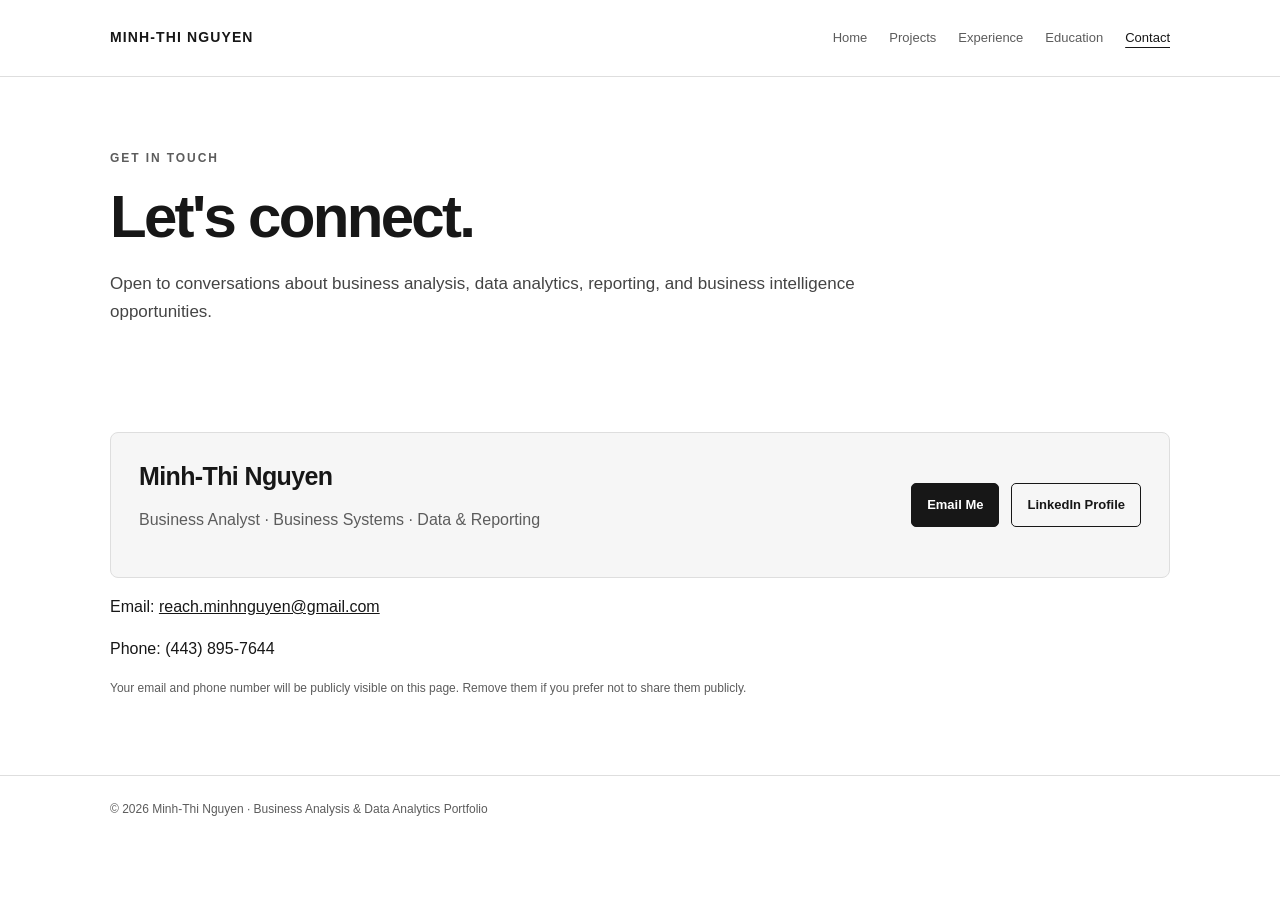
==== contact.html @ 2234ca5d "Add files via upload" ====
<!DOCTYPE html>
<html lang="en"><head><meta charset="UTF-8"><meta name="viewport" content="width=device-width, initial-scale=1.0">
<meta name="description" content="Minh-Thi Nguyen's business analysis and data analytics portfolio.">
<title>Contact | Minh-Thi Nguyen</title><link rel="stylesheet" href="styles.css"></head><body>
<header><div class="wrap nav">
<a class="brand" href="index.html">MINH-THI NGUYEN</a>
<nav aria-label="Main navigation">
<a href="index.html" >Home</a><a href="projects.html" >Projects</a><a href="experience.html" >Experience</a><a href="education.html" >Education</a><a href="contact.html" class="active">Contact</a>
</nav></div></header><main class="wrap">
<section class="hero"><p class="eyebrow">Get in touch</p><h1>Let's connect.</h1><p class="lead">Open to conversations about business analysis, data analytics, reporting, and business intelligence opportunities.</p></section>
<section class="content"><div class="contactbox"><div><h2>Minh-Thi Nguyen</h2><p class="muted">Business Analyst · Business Systems · Data & Reporting</p></div><div class="hero-actions" style="margin-top:0"><a class="button primary" href="mailto:reach.minhnguyen@gmail.com">Email Me</a><a class="button" href="https://www.linkedin.com/confirmmtn/" target="_blank" rel="noopener noreferrer">LinkedIn Profile</a></div></div><p>Email: <a href="mailto:reach.minhnguyen@gmail.com">reach.minhnguyen@gmail.com</a></p><p>Phone: (443) 895-7644</p><p class="tools">Your email and phone number will be publicly visible on this page. Remove them if you prefer not to share them publicly.</p></section></main>
<footer><div class="wrap">© 2026 Minh-Thi Nguyen · Business Analysis & Data Analytics Portfolio</div></footer>
</body></html>
---- styles.css ----
:root{--ink:#171717;--muted:#5c5c5c;--line:#dedede;--soft:#f6f6f6;--max:1060px}
*{box-sizing:border-box}html{scroll-behavior:smooth}body{margin:0;color:var(--ink);background:#fff;font-family:Inter,"Segoe UI",Arial,sans-serif;line-height:1.65}
a{color:inherit}.wrap{width:min(var(--max),calc(100% - 40px));margin:0 auto}
header{border-bottom:1px solid var(--line);background:#fff}.nav{min-height:76px;display:flex;align-items:center;justify-content:space-between;gap:24px}
.brand{font-size:14px;font-weight:800;letter-spacing:.08em;text-decoration:none}nav{display:flex;gap:22px;flex-wrap:wrap}nav a{font-size:13px;text-decoration:none;color:var(--muted)}nav a:hover,nav a.active{color:var(--ink);text-decoration:underline;text-underline-offset:5px}
.hero{padding:72px 0 58px}.eyebrow{font-size:12px;font-weight:750;letter-spacing:.16em;text-transform:uppercase;color:var(--muted);margin:0 0 16px}
h1{font-size:clamp(36px,5.5vw,60px);letter-spacing:-.045em;line-height:1.08;max-width:850px;margin:0 0 20px}h2{font-size:25px;letter-spacing:-.025em;line-height:1.2;margin:0 0 14px}h3{font-size:17px;margin:0 0 8px}
.lead{max-width:760px;font-size:17px;color:#444;margin:0}.hero-actions{display:flex;gap:12px;flex-wrap:wrap;margin-top:26px}
.button{display:inline-block;padding:10px 15px;border:1px solid var(--ink);border-radius:5px;font-size:13px;font-weight:700;text-decoration:none}.button.primary{background:var(--ink);color:#fff}
.tag-list{display:flex;flex-wrap:wrap;gap:8px;margin-top:20px}.tag{font-size:12px;padding:5px 10px;border:1px solid #d3d3d3;border-radius:20px}
.quick-facts{display:grid;grid-template-columns:repeat(3,1fr);border-top:1px solid var(--line);border-bottom:1px solid var(--line)}
.fact{padding:20px 22px 20px 0}.fact+.fact{border-left:1px solid var(--line);padding-left:22px}.fact strong{display:block;font-size:14px}.fact span{color:var(--muted);font-size:12px}
section.content{padding:48px 0 64px}.section-head{display:grid;grid-template-columns:220px 1fr;gap:30px;margin-bottom:28px}.section-intro{color:var(--muted);margin:0;max-width:680px}
.cards{display:grid;grid-template-columns:repeat(2,minmax(0,1fr));gap:16px}.card{border:1px solid var(--line);border-radius:8px;padding:22px}.card p{margin:8px 0}.muted,.meta,.tools{color:var(--muted)}.meta,.tools{font-size:12px}.label{font-size:11px;letter-spacing:.12em;text-transform:uppercase;color:var(--muted);font-weight:800}
ul{padding-left:20px;margin:12px 0 0}li{margin:6px 0}.stack{display:grid;gap:16px}.job{border:1px solid var(--line);border-radius:8px;padding:22px}.jobtop{display:flex;justify-content:space-between;gap:18px;align-items:flex-start}.education{padding:20px 0;border-top:1px solid var(--line);display:flex;justify-content:space-between;gap:20px}.education:first-of-type{border-top:0}
.contactbox{background:var(--soft);border:1px solid var(--line);border-radius:8px;padding:28px;display:flex;justify-content:space-between;align-items:center;gap:24px}
footer{border-top:1px solid var(--line);padding:24px 0 34px;color:var(--muted);font-size:12px}
@media(max-width:720px){.nav{align-items:flex-start;flex-direction:column;padding:18px 0}nav{gap:14px}.hero{padding:48px 0 40px}.quick-facts,.cards{grid-template-columns:1fr}.fact,.fact+.fact{border-left:0;padding:14px 0}.fact+.fact{border-top:1px solid var(--line)}.section-head{grid-template-columns:1fr;gap:10px}.jobtop,.education,.contactbox{flex-direction:column}}
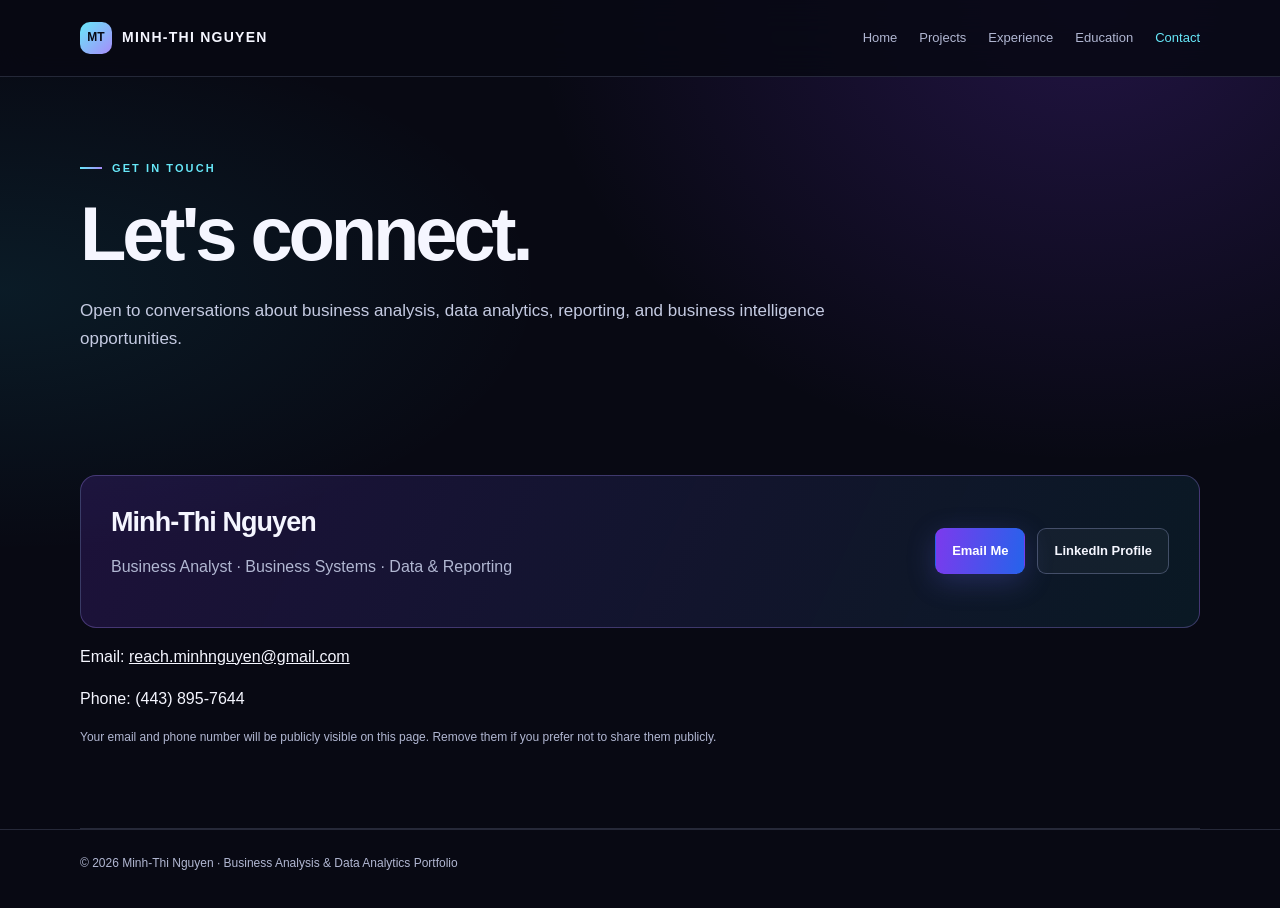
==== commit 84e3e720: "Update contact.html" ====
--- a/contact.html
+++ b/contact.html
@@ -8,6 +8,6 @@
 <a href="index.html" >Home</a><a href="projects.html" >Projects</a><a href="experience.html" >Experience</a><a href="education.html" >Education</a><a href="contact.html" class="active">Contact</a>
 </nav></div></header><main class="wrap">
 <section class="hero"><p class="eyebrow">Get in touch</p><h1>Let's connect.</h1><p class="lead">Open to conversations about business analysis, data analytics, reporting, and business intelligence opportunities.</p></section>
-<section class="content"><div class="contactbox"><div><h2>Minh-Thi Nguyen</h2><p class="muted">Business Analyst · Business Systems · Data & Reporting</p></div><div class="hero-actions" style="margin-top:0"><a class="button primary" href="mailto:reach.minhnguyen@gmail.com">Email Me</a><a class="button" href="https://www.linkedin.com/confirmmtn/" target="_blank" rel="noopener noreferrer">LinkedIn Profile</a></div></div><p>Email: <a href="mailto:reach.minhnguyen@gmail.com">reach.minhnguyen@gmail.com</a></p><p>Phone: (443) 895-7644</p><p class="tools">Your email and phone number will be publicly visible on this page. Remove them if you prefer not to share them publicly.</p></section></main>
+<section class="content"><div class="contactbox"><div><h2>Minh-Thi Nguyen</h2><p class="muted">Business Analyst · Business Systems · Data & Reporting</p></div><div class="hero-actions" style="margin-top:0"><a class="button primary" href="mailto:reach.minhnguyen@gmail.com">Email Me</a><a class="button" href="www.linkedin.com/in/confirmmtn" target="_blank" rel="noopener noreferrer">LinkedIn Profile</a></div></div><p>Email: <a href="mailto:reach.minhnguyen@gmail.com">reach.minhnguyen@gmail.com</a></p><p>Phone: (443) 895-7644</p><p class="tools">Your email and phone number will be publicly visible on this page. Remove them if you prefer not to share them publicly.</p></section></main>
 <footer><div class="wrap">© 2026 Minh-Thi Nguyen · Business Analysis & Data Analytics Portfolio</div></footer>
-</body></html>+</body></html>
--- a/styles.css
+++ b/styles.css
@@ -1,18 +1,65 @@
-:root{--ink:#171717;--muted:#5c5c5c;--line:#dedede;--soft:#f6f6f6;--max:1060px}
-*{box-sizing:border-box}html{scroll-behavior:smooth}body{margin:0;color:var(--ink);background:#fff;font-family:Inter,"Segoe UI",Arial,sans-serif;line-height:1.65}
-a{color:inherit}.wrap{width:min(var(--max),calc(100% - 40px));margin:0 auto}
-header{border-bottom:1px solid var(--line);background:#fff}.nav{min-height:76px;display:flex;align-items:center;justify-content:space-between;gap:24px}
-.brand{font-size:14px;font-weight:800;letter-spacing:.08em;text-decoration:none}nav{display:flex;gap:22px;flex-wrap:wrap}nav a{font-size:13px;text-decoration:none;color:var(--muted)}nav a:hover,nav a.active{color:var(--ink);text-decoration:underline;text-underline-offset:5px}
-.hero{padding:72px 0 58px}.eyebrow{font-size:12px;font-weight:750;letter-spacing:.16em;text-transform:uppercase;color:var(--muted);margin:0 0 16px}
-h1{font-size:clamp(36px,5.5vw,60px);letter-spacing:-.045em;line-height:1.08;max-width:850px;margin:0 0 20px}h2{font-size:25px;letter-spacing:-.025em;line-height:1.2;margin:0 0 14px}h3{font-size:17px;margin:0 0 8px}
-.lead{max-width:760px;font-size:17px;color:#444;margin:0}.hero-actions{display:flex;gap:12px;flex-wrap:wrap;margin-top:26px}
-.button{display:inline-block;padding:10px 15px;border:1px solid var(--ink);border-radius:5px;font-size:13px;font-weight:700;text-decoration:none}.button.primary{background:var(--ink);color:#fff}
-.tag-list{display:flex;flex-wrap:wrap;gap:8px;margin-top:20px}.tag{font-size:12px;padding:5px 10px;border:1px solid #d3d3d3;border-radius:20px}
-.quick-facts{display:grid;grid-template-columns:repeat(3,1fr);border-top:1px solid var(--line);border-bottom:1px solid var(--line)}
-.fact{padding:20px 22px 20px 0}.fact+.fact{border-left:1px solid var(--line);padding-left:22px}.fact strong{display:block;font-size:14px}.fact span{color:var(--muted);font-size:12px}
-section.content{padding:48px 0 64px}.section-head{display:grid;grid-template-columns:220px 1fr;gap:30px;margin-bottom:28px}.section-intro{color:var(--muted);margin:0;max-width:680px}
-.cards{display:grid;grid-template-columns:repeat(2,minmax(0,1fr));gap:16px}.card{border:1px solid var(--line);border-radius:8px;padding:22px}.card p{margin:8px 0}.muted,.meta,.tools{color:var(--muted)}.meta,.tools{font-size:12px}.label{font-size:11px;letter-spacing:.12em;text-transform:uppercase;color:var(--muted);font-weight:800}
-ul{padding-left:20px;margin:12px 0 0}li{margin:6px 0}.stack{display:grid;gap:16px}.job{border:1px solid var(--line);border-radius:8px;padding:22px}.jobtop{display:flex;justify-content:space-between;gap:18px;align-items:flex-start}.education{padding:20px 0;border-top:1px solid var(--line);display:flex;justify-content:space-between;gap:20px}.education:first-of-type{border-top:0}
-.contactbox{background:var(--soft);border:1px solid var(--line);border-radius:8px;padding:28px;display:flex;justify-content:space-between;align-items:center;gap:24px}
+:root{
+  --bg:#080913;--panel:#111426;--panel2:#171b31;--ink:#f5f6ff;--muted:#b1b7d2;
+  --line:rgba(193,203,255,.16);--purple:#a78bfa;--cyan:#67e8f9;--orange:#ffb86b;
+  --max:1120px;
+}
+*{box-sizing:border-box}
+html{scroll-behavior:smooth}
+body{margin:0;color:var(--ink);background:
+radial-gradient(ellipse at 85% 0%,rgba(124,58,237,.22),transparent 36%),
+radial-gradient(ellipse at 0% 32%,rgba(34,211,238,.09),transparent 30%),var(--bg);
+font-family:Inter,"Segoe UI",Arial,sans-serif;line-height:1.65}
+a{color:inherit}
+.wrap{width:min(var(--max),calc(100% - 42px));margin:0 auto}
+header{position:sticky;top:0;z-index:10;background:rgba(8,9,19,.86);backdrop-filter:blur(18px);border-bottom:1px solid var(--line)}
+.nav{min-height:76px;display:flex;align-items:center;justify-content:space-between;gap:24px}
+.brand{font-size:14px;font-weight:850;letter-spacing:.09em;text-decoration:none;display:flex;align-items:center;gap:10px}
+.brand:before{content:"MT";display:grid;place-items:center;width:32px;height:32px;border-radius:10px;color:#090a14;background:linear-gradient(135deg,var(--cyan),var(--purple));font-size:12px;letter-spacing:0}
+nav{display:flex;gap:22px;flex-wrap:wrap}
+nav a{font-size:13px;text-decoration:none;color:var(--muted);transition:color .2s}
+nav a:hover,nav a.active{color:var(--cyan)}
+.hero{padding:82px 0 64px;position:relative}
+.eyebrow{font-size:11px;font-weight:850;letter-spacing:.19em;text-transform:uppercase;color:var(--cyan);margin:0 0 18px;display:flex;align-items:center;gap:10px}
+.eyebrow:before{content:"";width:22px;height:2px;background:linear-gradient(90deg,var(--cyan),var(--purple))}
+h1{font-size:clamp(42px,7vw,76px);letter-spacing:-.055em;line-height:1.02;max-width:900px;margin:0 0 24px}
+.gradient-text{background:linear-gradient(100deg,#fff 5%,var(--cyan) 45%,var(--purple) 85%);-webkit-background-clip:text;background-clip:text;color:transparent}
+h2{font-size:27px;letter-spacing:-.035em;line-height:1.2;margin:0 0 14px}
+h3{font-size:17px;margin:0 0 9px}
+.lead{max-width:760px;font-size:17px;color:#c5cbe2;margin:0}
+.hero-actions{display:flex;gap:12px;flex-wrap:wrap;margin-top:28px}
+.button{display:inline-flex;align-items:center;justify-content:center;gap:8px;padding:11px 16px;border:1px solid rgba(190,200,255,.28);border-radius:9px;font-size:13px;font-weight:750;text-decoration:none;background:rgba(255,255,255,.035);transition:transform .2s,border-color .2s,background .2s}
+.button:hover{transform:translateY(-2px);border-color:var(--cyan);text-decoration:none}
+.button.primary{background:linear-gradient(100deg,#7c3aed,#2563eb);border-color:transparent;color:#fff;box-shadow:0 8px 28px rgba(99,102,241,.25)}
+.quick-facts{display:grid;grid-template-columns:repeat(3,1fr);border:1px solid var(--line);border-radius:14px;overflow:hidden;background:rgba(17,20,38,.75)}
+.fact{padding:22px 24px}.fact+.fact{border-left:1px solid var(--line)}
+.fact strong{display:block;font-size:14px;color:#fff}.fact span{color:var(--muted);font-size:12px}
+section.content{padding:58px 0 68px;border-bottom:1px solid var(--line)}
+.section-head{display:grid;grid-template-columns:240px 1fr;gap:30px;margin-bottom:28px}
+.section-intro{color:var(--muted);margin:0;max-width:700px}
+.cards{display:grid;grid-template-columns:repeat(3,minmax(0,1fr));gap:15px}
+.card,.project,.job,.skill-card{border:1px solid var(--line);border-radius:14px;padding:23px;background:linear-gradient(145deg,rgba(23,27,49,.95),rgba(14,16,31,.9));box-shadow:0 12px 35px rgba(0,0,0,.12)}
+.card{position:relative;overflow:hidden}
+.card:before{content:"";display:block;width:40px;height:3px;border-radius:5px;background:linear-gradient(90deg,var(--cyan),var(--purple));margin-bottom:17px}
+.card p,.skill-card p{font-size:13px;color:var(--muted);margin:0}
+.tag-list{display:flex;flex-wrap:wrap;gap:8px;margin-top:20px}
+.tag{font-size:11px;padding:5px 10px;border:1px solid rgba(167,139,250,.3);border-radius:20px;background:rgba(167,139,250,.08);color:#e4ddff}
+.project-list,.experience-list,.stack{display:grid;gap:16px}
+.project-top,.jobtop{display:flex;justify-content:space-between;align-items:flex-start;gap:16px}
+.project-label,.label{font-size:10px;letter-spacing:.15em;text-transform:uppercase;color:var(--cyan);font-weight:850}
+.tools,.meta,.job-meta{color:var(--muted);font-size:12px}
+ul{padding-left:20px;margin:12px 0 0}li{margin:7px 0;color:#d6daed}
+.project p,.job p{margin:9px 0;color:#d6daed}
+.job strong{color:#fff}
+.education{padding:22px 0;border-top:1px solid var(--line);display:flex;justify-content:space-between;gap:20px}
+.education:first-of-type{border-top:0}
+.contactbox{background:linear-gradient(115deg,rgba(124,58,237,.18),rgba(34,211,238,.08));border:1px solid rgba(167,139,250,.3);border-radius:16px;padding:30px;display:flex;justify-content:space-between;align-items:center;gap:24px}
+.contactbox p{color:var(--muted)}
 footer{border-top:1px solid var(--line);padding:24px 0 34px;color:var(--muted);font-size:12px}
-@media(max-width:720px){.nav{align-items:flex-start;flex-direction:column;padding:18px 0}nav{gap:14px}.hero{padding:48px 0 40px}.quick-facts,.cards{grid-template-columns:1fr}.fact,.fact+.fact{border-left:0;padding:14px 0}.fact+.fact{border-top:1px solid var(--line)}.section-head{grid-template-columns:1fr;gap:10px}.jobtop,.education,.contactbox{flex-direction:column}}
+::selection{background:rgba(103,232,249,.3);color:#fff}
+@media(max-width:760px){
+ .nav{align-items:flex-start;flex-direction:column;padding:17px 0}.nav nav{gap:14px}
+ .hero{padding:54px 0 44px}.quick-facts,.cards{grid-template-columns:1fr}
+ .fact+.fact{border-left:0;border-top:1px solid var(--line)}
+ .section-head{grid-template-columns:1fr;gap:10px}
+ .project-top,.jobtop,.contactbox,.education{flex-direction:column}
+}
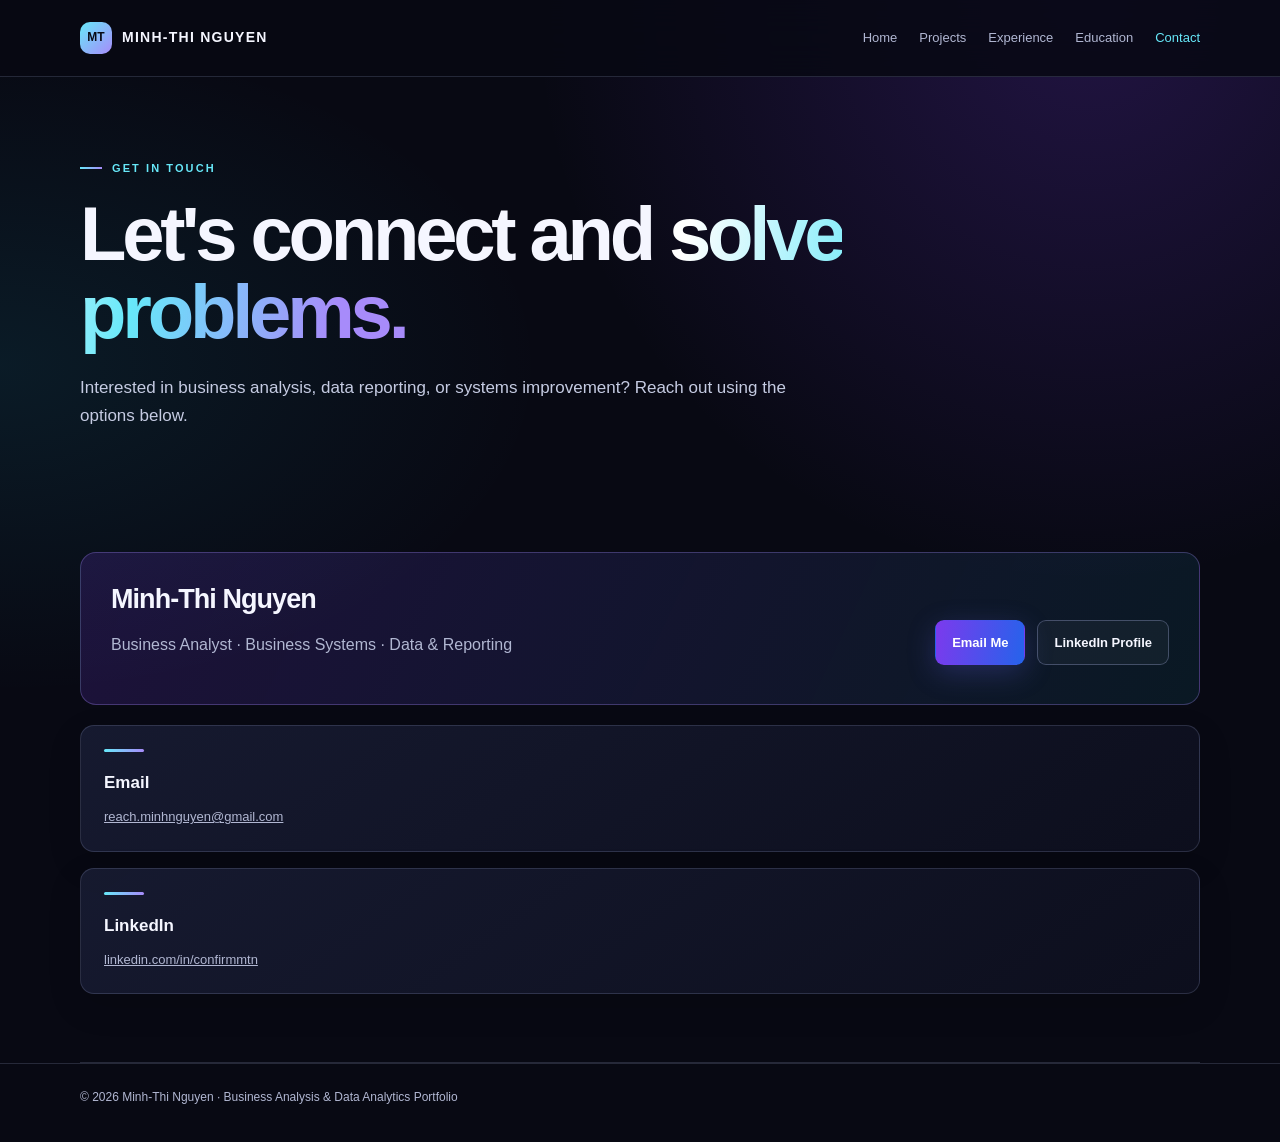
==== commit 88727717: "Add files via upload" ====
--- a/contact.html
+++ b/contact.html
@@ -1,13 +1,6 @@
 <!DOCTYPE html>
-<html lang="en"><head><meta charset="UTF-8"><meta name="viewport" content="width=device-width, initial-scale=1.0">
-<meta name="description" content="Minh-Thi Nguyen's business analysis and data analytics portfolio.">
-<title>Contact | Minh-Thi Nguyen</title><link rel="stylesheet" href="styles.css"></head><body>
-<header><div class="wrap nav">
-<a class="brand" href="index.html">MINH-THI NGUYEN</a>
-<nav aria-label="Main navigation">
-<a href="index.html" >Home</a><a href="projects.html" >Projects</a><a href="experience.html" >Experience</a><a href="education.html" >Education</a><a href="contact.html" class="active">Contact</a>
-</nav></div></header><main class="wrap">
-<section class="hero"><p class="eyebrow">Get in touch</p><h1>Let's connect.</h1><p class="lead">Open to conversations about business analysis, data analytics, reporting, and business intelligence opportunities.</p></section>
-<section class="content"><div class="contactbox"><div><h2>Minh-Thi Nguyen</h2><p class="muted">Business Analyst · Business Systems · Data & Reporting</p></div><div class="hero-actions" style="margin-top:0"><a class="button primary" href="mailto:reach.minhnguyen@gmail.com">Email Me</a><a class="button" href="www.linkedin.com/in/confirmmtn" target="_blank" rel="noopener noreferrer">LinkedIn Profile</a></div></div><p>Email: <a href="mailto:reach.minhnguyen@gmail.com">reach.minhnguyen@gmail.com</a></p><p>Phone: (443) 895-7644</p><p class="tools">Your email and phone number will be publicly visible on this page. Remove them if you prefer not to share them publicly.</p></section></main>
-<footer><div class="wrap">© 2026 Minh-Thi Nguyen · Business Analysis & Data Analytics Portfolio</div></footer>
-</body></html>
+<html lang="en"><head><meta charset="UTF-8"><meta name="viewport" content="width=device-width, initial-scale=1.0"><meta name="description" content="Contact Minh-Thi Nguyen."><title>Contact | Minh-Thi Nguyen</title><link rel="stylesheet" href="styles.css"></head><body>
+<header><div class="wrap nav"><a class="brand" href="index.html">MINH-THI NGUYEN</a><nav aria-label="Main navigation"><a href="index.html">Home</a><a href="projects.html">Projects</a><a href="experience.html">Experience</a><a href="education.html">Education</a><a href="contact.html" class="active">Contact</a></nav></div></header>
+<main class="wrap"><section class="hero"><p class="eyebrow">Get in Touch</p><h1>Let's connect and <span class="gradient-text">solve problems.</span></h1><p class="lead">Interested in business analysis, data reporting, or systems improvement? Reach out using the options below.</p></section>
+<section class="content"><div class="contactbox"><div><h2>Minh-Thi Nguyen</h2><p>Business Analyst · Business Systems · Data &amp; Reporting</p></div><div class="hero-actions"><a class="button primary" href="https://mail.google.com/mail/?view=cm&amp;fs=1&amp;to=reach.minhnguyen%40gmail.com&amp;su=Portfolio%20Inquiry" target="_blank" rel="noopener noreferrer">Email Me</a><a class="button" href="https://www.linkedin.com/in/confirmmtn/" target="_blank" rel="noopener noreferrer">LinkedIn Profile</a></div></div>
+<div class="stack" style="margin-top:20px"><article class="card"><h3>Email</h3><p><a href="mailto:reach.minhnguyen@gmail.com">reach.minhnguyen@gmail.com</a></p></article><article class="card"><h3>LinkedIn</h3><p><a href="https://www.linkedin.com/in/confirmmtn/" target="_blank" rel="noopener noreferrer">linkedin.com/in/confirmmtn</a></p></article></div></section></main><footer><div class="wrap">© 2026 Minh-Thi Nguyen · Business Analysis &amp; Data Analytics Portfolio</div></footer></body></html>
